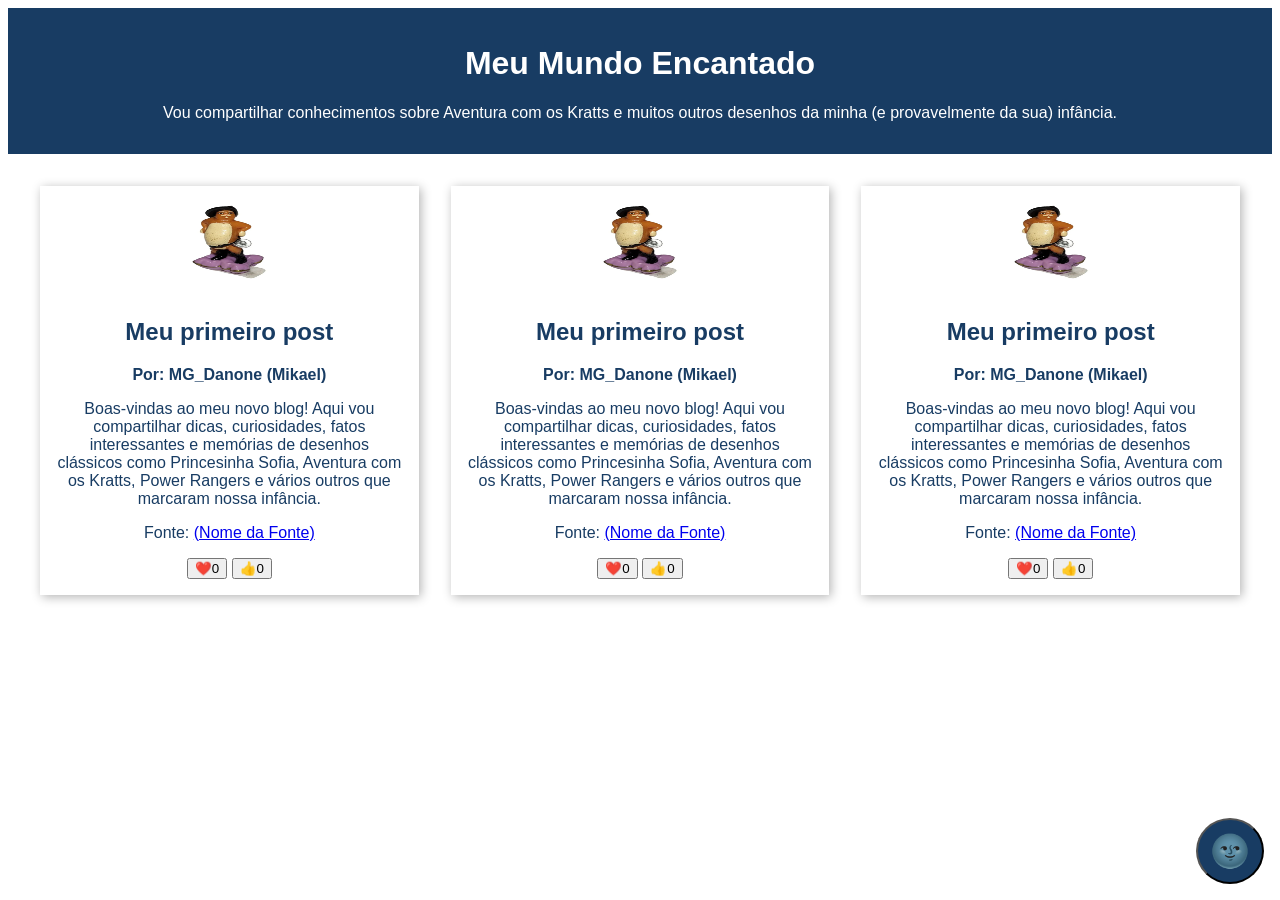
==== index (1).html @ 5bf188cd "Add files via upload" ====
<!DOCTYPE html>
    <html lang="pt-br">

    <head>
        <meta charset="UTF-8">
        <meta name="viewport" content="width=device-width, initial-scale=1.0">
        <title>Encantados</title>
        <link rel="stylesheet" href="style.css">
    </head>
    <body>
        <header>
            <h1>Meu Mundo Encantado</h1>
            <p>Vou compartilhar conhecimentos sobre Aventura com os Kratts e muitos outros desenhos da
                minha (e provavelmente da sua) infância.</p>
        </header>
        <main>
            <article #183C63e>
                <img src="gato de botas gordo.png" alt="Imagem de Sofia">
                <div>
                    <h2>Meu primeiro post</h2>
                    <p class="artigo-autor">Por: MG_Danone (Mikael) </p>
                    <p>Boas-vindas ao meu novo blog! Aqui vou compartilhar dicas, curiosidades, fatos interessantes e memórias
                        de desenhos clássicos como Princesinha Sofia, Aventura com os Kratts, Power Rangers e vários outros que marcaram
                        nossa infância.</p>
                        <p class="artigo-fonte">Fonte: <a href="https://site da fonte" target="_blank">(Nome da Fonte)</a></p>  
                    <button>❤️<span>0</span></button>
                    <button>👍<span>0</span></button>
                </div>
            </article>
            <article>
                <img src="gato de botas gordo.png" alt="Imagem de Sofia">
                <div>
                    <h2>Meu primeiro post</h2>
                    <p class="artigo-autor">Por: MG_Danone (Mikael) </p>
                    <p>Boas-vindas ao meu novo blog! Aqui vou compartilhar dicas, curiosidades, fatos interessantes e memórias
                        de desenhos clássicos como Princesinha Sofia, Aventura com os Kratts, Power Rangers e vários outros que marcaram
                        nossa infância.</p>
                    <p class="artigo-fonte">Fonte: <a href="https://site da fonte" target="_blank">(Nome da Fonte)</a></p>
                    <button>❤️<span>0</span></button>
                    <button>👍<span>0</span></button>
                </div>
            </article>
            <article>
                <img src="gato de botas gordo.png" alt="Imagem de Sofia">
                <div>
                    <h2>Meu primeiro post</h2>
                    <p class="artigo-autor">Por: MG_Danone (Mikael) </p>
                    <p>Boas-vindas ao meu novo blog! Aqui vou compartilhar dicas, curiosidades, fatos interessantes e memórias
                        de desenhos clássicos como Princesinha Sofia, Aventura com os Kratts, Power Rangers e vários outros que marcaram
                        nossa infância.</p>
                    <p class="artigo-fonte">Fonte: <a href="https://site da fonte" target="_blank">(Nome da Fonte)</a></p>
                    <button>❤️<span>0</span></button>   
                    <button>👍<span>0</span></button>
                </div>
            </article>

            <button class="btn-tema-escuro">🌚</button>
        </main>
        <script src="script.js"></script>
    </body>
    </html>
---- style.css ----
:root {
    --cor-primaria: #183C63;
    --cor-secundaria: #3A638E;
    --cor-fundo: #FFFFFF;
    --cor-texto: #151428;
    --cor-contraste: #F3EEF7;
    --cor-botao: #F9F9F9;

    --fonte-texto: 'Segoe UI', sans-serif;
}

* {
    transition: background-color 0.3s ease;
}
.tema-escuro {
    --cor-primaria: #A6CEFE;
    --cor-secundaria: #98CAFF;
    --cor-fundo: #0F172A;
    --cor-texto: #FFFFFF;
    --cor-contraste: #1E293B;
    --cor-botao: #151428;
}

.tema-escuro a {
    color: var(--cor-secundaria);
}

.tema-escuro p {
    color: var(--cor-texto);
}

.tema-escuro header p {
    color: var(--cor-contraste);
}

body {
    max-width: 100vw;
    font-family: var(--fonte-texto);
}

header {
    background-color: var(--cor-primaria);
    color: var(--cor-fundo);
    text-align: center;
    margin: 0 auto;
    padding: 16px;
}

main {
    background-color: var(--cor-fundo);
    color: var(--cor-primaria);
    margin: 0 auto;
    padding: 16px;

    display: flex;
    flex-wrap: wrap;
}

article {
    display: flex;
    box-shadow: 2px 2px 10px rgba(0, 0, 0, 0.3);

    margin: 16px;
    gap: 16px;
    padding: 16px;

    flex: 1 1 25%;

    flex-direction: column;
    align-items: center;
    text-align: center;
    justify-content: center;
}

img {
    width: 80px;
    height: 80px;
}

.artigo-autor {
    font-weight: bold;
}

.btn-tema-escuro {
    position: fixed;
    bottom: 16px;
    right: 16px;
    font-size: 32px;
    padding: 12px;
    background-color: var(--cor-primaria);
    border-radius: 50%;
}

.tema-escuro .btn-like,
.tema-escuro button:not(.btn-tema-escuro) {
    background-color: var(--cor-botao);
    color: var(--cor-texto);
    border: 1px solid var(--cor-secundaria);
}

.tema-escuro .btn-like:hover {
    background-color: var(--cor-primaria);
    color: var(--cor-fundo);
}
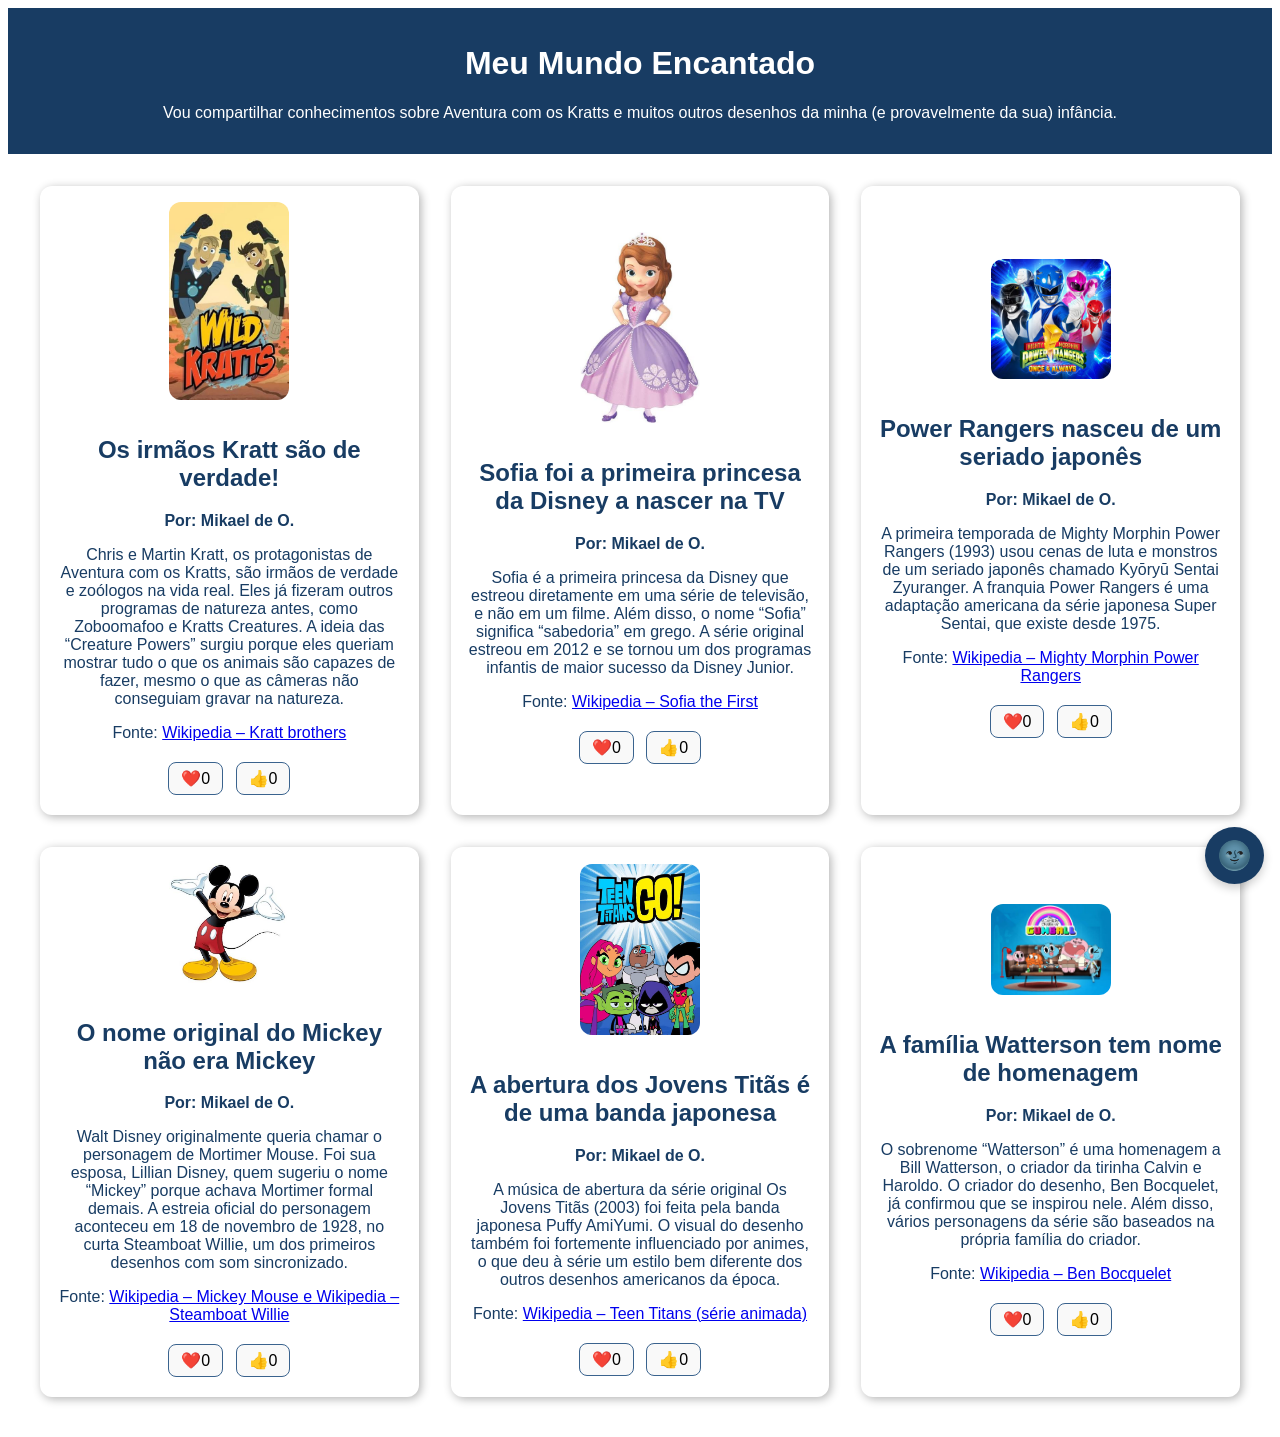
==== commit a7b81da1: "Add files via upload" ====
--- a/index (1).html
+++ b/index (1).html
@@ -2,7 +2,7 @@
     <html lang="pt-br">
 
     <head>
-        <meta charset="UTF-8">
+        <meta charset="UTF-8">  
         <meta name="viewport" content="width=device-width, initial-scale=1.0">
         <title>Encantados</title>
         <link rel="stylesheet" href="style.css">
@@ -14,46 +14,71 @@
                 minha (e provavelmente da sua) infância.</p>
         </header>
         <main>
-            <article #183C63e>
-                <img src="gato de botas gordo.png" alt="Imagem de Sofia">
+            <article>
+                <img src="Kratts.jpeg" alt="Imagem dos Kratts">
                 <div>
-                    <h2>Meu primeiro post</h2>
-                    <p class="artigo-autor">Por: MG_Danone (Mikael) </p>
-                    <p>Boas-vindas ao meu novo blog! Aqui vou compartilhar dicas, curiosidades, fatos interessantes e memórias
-                        de desenhos clássicos como Princesinha Sofia, Aventura com os Kratts, Power Rangers e vários outros que marcaram
-                        nossa infância.</p>
-                        <p class="artigo-fonte">Fonte: <a href="https://site da fonte" target="_blank">(Nome da Fonte)</a></p>  
-                    <button>❤️<span>0</span></button>
-                    <button>👍<span>0</span></button>
+                    <h2>Os irmãos Kratt são de verdade!</h2>
+                    <p class="artigo-autor">Por: Mikael de O. </p>
+                    <p>Chris e Martin Kratt, os protagonistas de Aventura com os Kratts, são irmãos de verdade e zoólogos na vida real. Eles já fizeram outros programas de natureza antes, como Zoboomafoo e Kratts Creatures. A ideia das “Creature Powers” surgiu porque eles queriam mostrar tudo o que os animais são capazes de fazer, mesmo o que as câmeras não conseguiam gravar na natureza.</p>
+                        <p class="artigo-fonte">Fonte: <a href="https://en.wikipedia.org/wiki/Kratt_brothers" target="_blank">Wikipedia – Kratt brothers</a></p>  
+                    <button class="btn-like">❤️<span>0</span></button>
+                    <button class="btn-like">👍<span>0</span></button>
                 </div>
             </article>
             <article>
-                <img src="gato de botas gordo.png" alt="Imagem de Sofia">
+                <img src="Sofia.jpeg" alt="Imagem da Sofia">
                 <div>
-                    <h2>Meu primeiro post</h2>
-                    <p class="artigo-autor">Por: MG_Danone (Mikael) </p>
-                    <p>Boas-vindas ao meu novo blog! Aqui vou compartilhar dicas, curiosidades, fatos interessantes e memórias
-                        de desenhos clássicos como Princesinha Sofia, Aventura com os Kratts, Power Rangers e vários outros que marcaram
-                        nossa infância.</p>
-                    <p class="artigo-fonte">Fonte: <a href="https://site da fonte" target="_blank">(Nome da Fonte)</a></p>
-                    <button>❤️<span>0</span></button>
-                    <button>👍<span>0</span></button>
+                    <h2>Sofia foi a primeira princesa da Disney a nascer na TV</h2>
+                    <p class="artigo-autor">Por: Mikael de O. </p>
+                    <p>Sofia é a primeira princesa da Disney que estreou diretamente em uma série de televisão, e não em um filme. Além disso, o nome “Sofia” significa “sabedoria” em grego. A série original estreou em 2012 e se tornou um dos programas infantis de maior sucesso da Disney Junior.</p>
+                    <p class="artigo-fonte">Fonte: <a href="https://en.wikipedia.org/wiki/Sofia_the_First" target="_blank">Wikipedia – Sofia the First</a></p>
+                    <button class="btn-like">❤️<span>0</span></button>
+                    <button class="btn-like">👍<span>0</span></button>
                 </div>
             </article>
             <article>
-                <img src="gato de botas gordo.png" alt="Imagem de Sofia">
+                <img src="Rangers.jpeg" alt="Imagem dos Power Rangers">
                 <div>
-                    <h2>Meu primeiro post</h2>
-                    <p class="artigo-autor">Por: MG_Danone (Mikael) </p>
-                    <p>Boas-vindas ao meu novo blog! Aqui vou compartilhar dicas, curiosidades, fatos interessantes e memórias
-                        de desenhos clássicos como Princesinha Sofia, Aventura com os Kratts, Power Rangers e vários outros que marcaram
-                        nossa infância.</p>
-                    <p class="artigo-fonte">Fonte: <a href="https://site da fonte" target="_blank">(Nome da Fonte)</a></p>
-                    <button>❤️<span>0</span></button>   
-                    <button>👍<span>0</span></button>
+                    <h2>Power Rangers nasceu de um seriado japonês</h2>
+                    <p class="artigo-autor">Por: Mikael de O. </p>
+                    <p>A primeira temporada de Mighty Morphin Power Rangers (1993) usou cenas de luta e monstros de um seriado japonês chamado Kyōryū Sentai Zyuranger. A franquia Power Rangers é uma adaptação americana da série japonesa Super Sentai, que existe desde 1975.</p>
+                    <p class="artigo-fonte">Fonte: <a href="https://en.wikipedia.org/wiki/Mighty_Morphin_Power_Rangers" target="_blank">Wikipedia – Mighty Morphin Power Rangers</a></p>
+                    <button class="btn-like">❤️<span>0</span></button>
+                    <button class="btn-like">👍<span>0</span></button>
                 </div>
             </article>
-
+            <article>
+                <img src="Mickey.jpeg" alt="Imagem do Mickey Mouse">
+                <div>
+                    <h2>O nome original do Mickey não era Mickey</h2>
+                    <p class="artigo-autor">Por: Mikael de O. </p>
+                    <p>Walt Disney originalmente queria chamar o personagem de Mortimer Mouse. Foi sua esposa, Lillian Disney, quem sugeriu o nome “Mickey” porque achava Mortimer formal demais. A estreia oficial do personagem aconteceu em 18 de novembro de 1928, no curta Steamboat Willie, um dos primeiros desenhos com som sincronizado.</p>
+                    <p class="artigo-fonte">Fonte: <a href="https://en.wikipedia.org/wiki/Steamboat_Willie" target="_blank">Wikipedia – Mickey Mouse e Wikipedia – Steamboat Willie</a></p>
+                    <button class="btn-like">❤️<span>0</span></button>
+                    <button class="btn-like">👍<span>0</span></button>
+                </div>
+            </article>            
+            <article>
+                <img src="JovensTitans.jpeg" alt="Imagem dos Jovens Titãs">
+                <div>
+                    <h2>A abertura dos Jovens Titãs é de uma banda japonesa</h2>
+                    <p class="artigo-autor">Por: Mikael de O. </p>
+                    <p>A música de abertura da série original Os Jovens Titãs (2003) foi feita pela banda japonesa Puffy AmiYumi. O visual do desenho também foi fortemente influenciado por animes, o que deu à série um estilo bem diferente dos outros desenhos americanos da época.</p>
+                    <p class="artigo-fonte">Fonte: <a href="https://pt.wikipedia.org/wiki/Teen_Titans_(s%C3%A9rie_animada)" target="_blank">Wikipedia – Teen Titans (série animada)</a></p>
+                    <button class="btn-like">❤️<span>0</span></button>
+                    <button class="btn-like">👍<span>0</span></button>
+            </article>            
+            <article>
+                <img src="Gumball.jpeg" alt="Imagem do Gumball & Sua Família">
+                <div>
+                    <h2>A família Watterson tem nome de homenagem</h2>
+                    <p class="artigo-autor">Por: Mikael de O. </p>
+                    <p>O sobrenome “Watterson” é uma homenagem a Bill Watterson, o criador da tirinha Calvin e Haroldo. O criador do desenho, Ben Bocquelet, já confirmou que se inspirou nele. Além disso, vários personagens da série são baseados na própria família do criador.</p>
+                    <p class="artigo-fonte">Fonte: <a href="https://en.wikipedia.org/wiki/Ben_Bocquelet" target="_blank">Wikipedia – Ben Bocquelet</a></p>
+                    <button class="btn-like">❤️<span>0</span></button>
+                    <button class="btn-like">👍<span>0</span></button>
+                </div>
+            </article>
             <button class="btn-tema-escuro">🌚</button>
         </main>
         <script src="script.js"></script>
--- a/style.css
+++ b/style.css
@@ -70,13 +70,14 @@
     align-items: center;
     text-align: center;
     justify-content: center;
+    border-radius: 12px;
 }
 
 img {
-    width: 80px;
-    height: 80px;
+    width: 120px;
+    height: auto;
+    border-radius: 12px;
 }
-
 .artigo-autor {
     font-weight: bold;
 }
@@ -85,10 +86,13 @@
     position: fixed;
     bottom: 16px;
     right: 16px;
-    font-size: 32px;
+    font-size: 28px;
     padding: 12px;
     background-color: var(--cor-primaria);
+    border: none;
     border-radius: 50%;
+    cursor: pointer;
+    box-shadow: 0 4px 10px rgba(0, 0, 0, 0.2);
 }
 
 .tema-escuro .btn-like,
@@ -101,4 +105,19 @@
 .tema-escuro .btn-like:hover {
     background-color: var(--cor-primaria);
     color: var(--cor-fundo);
-}   +}   
+
+.btn-like {
+    background-color: var(--cor-botao);
+    border: 1px solid var(--cor-secundaria);
+    border-radius: 8px;
+    padding: 6px 12px;
+    margin: 4px;
+    cursor: pointer;
+    font-size: 16px;
+}
+
+.btn-like:hover {
+    background-color: var(--cor-primaria);
+    color: var(--cor-fundo);
+}
